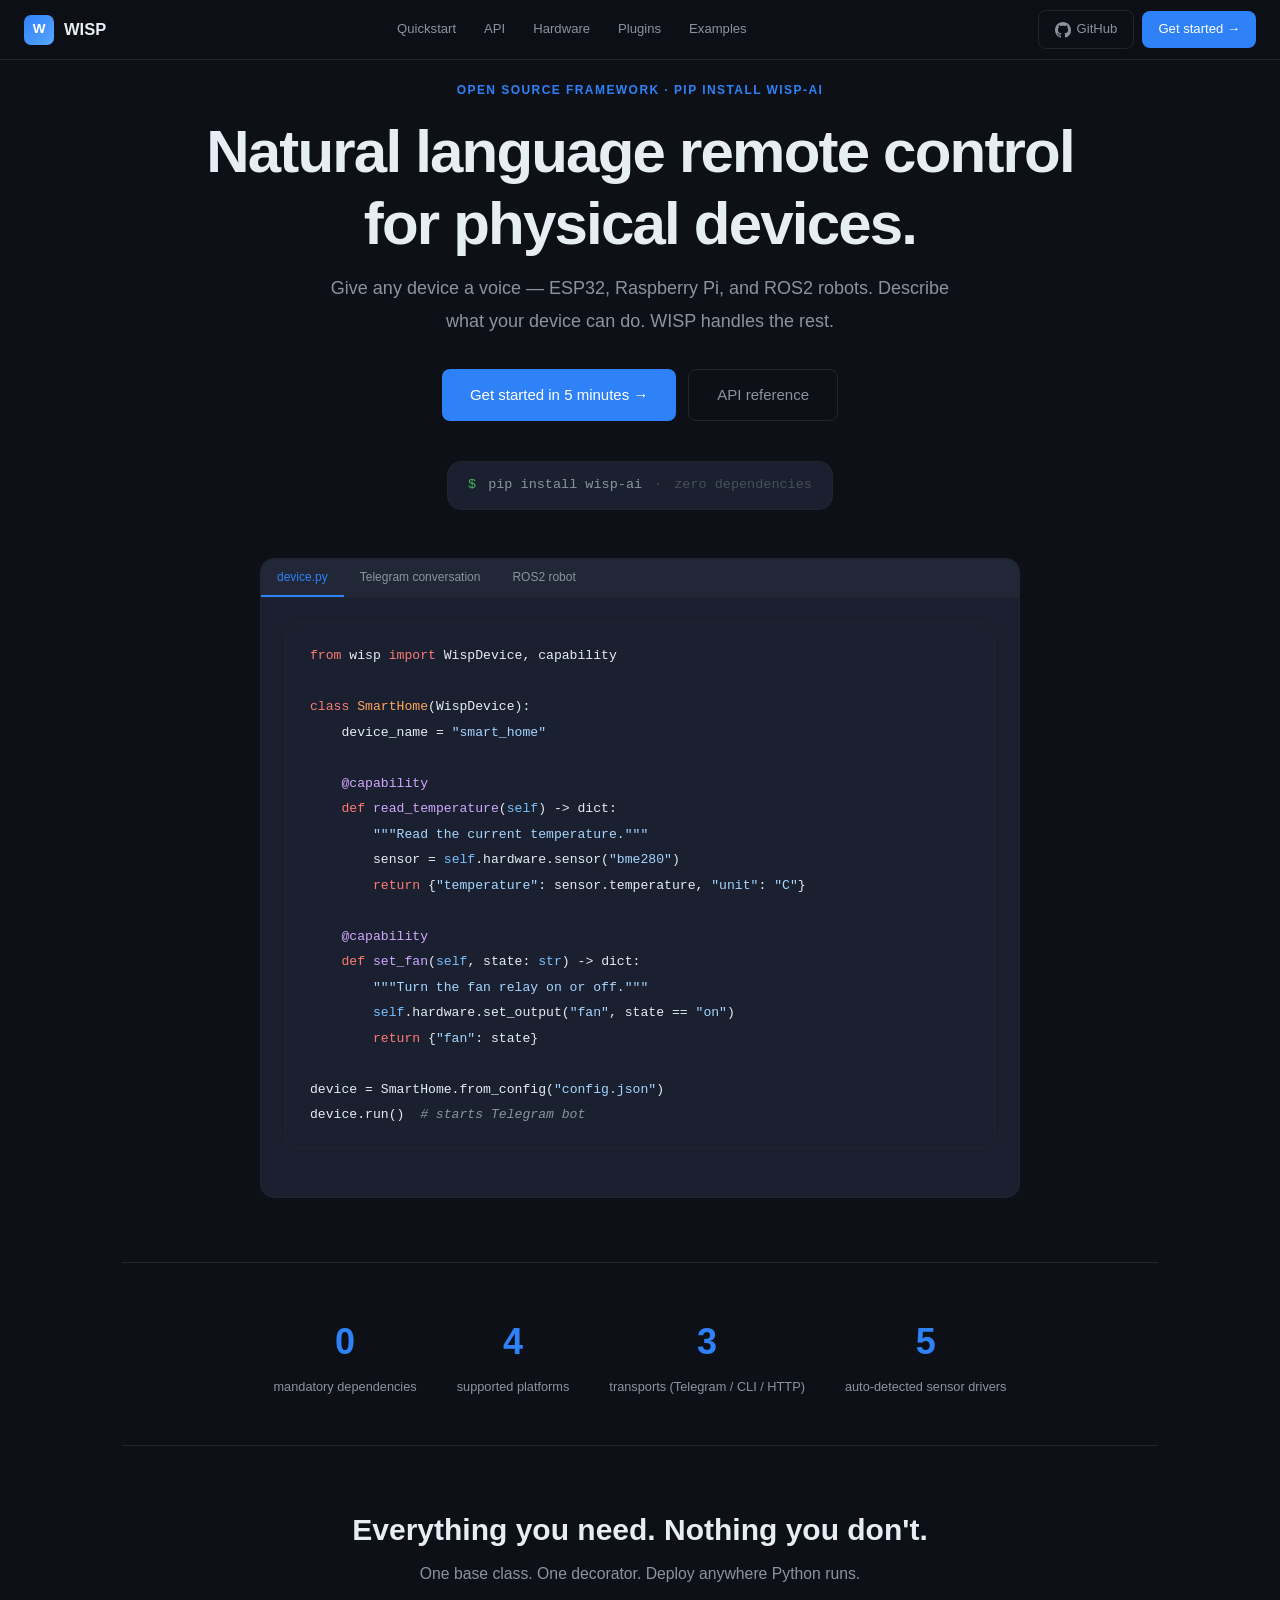
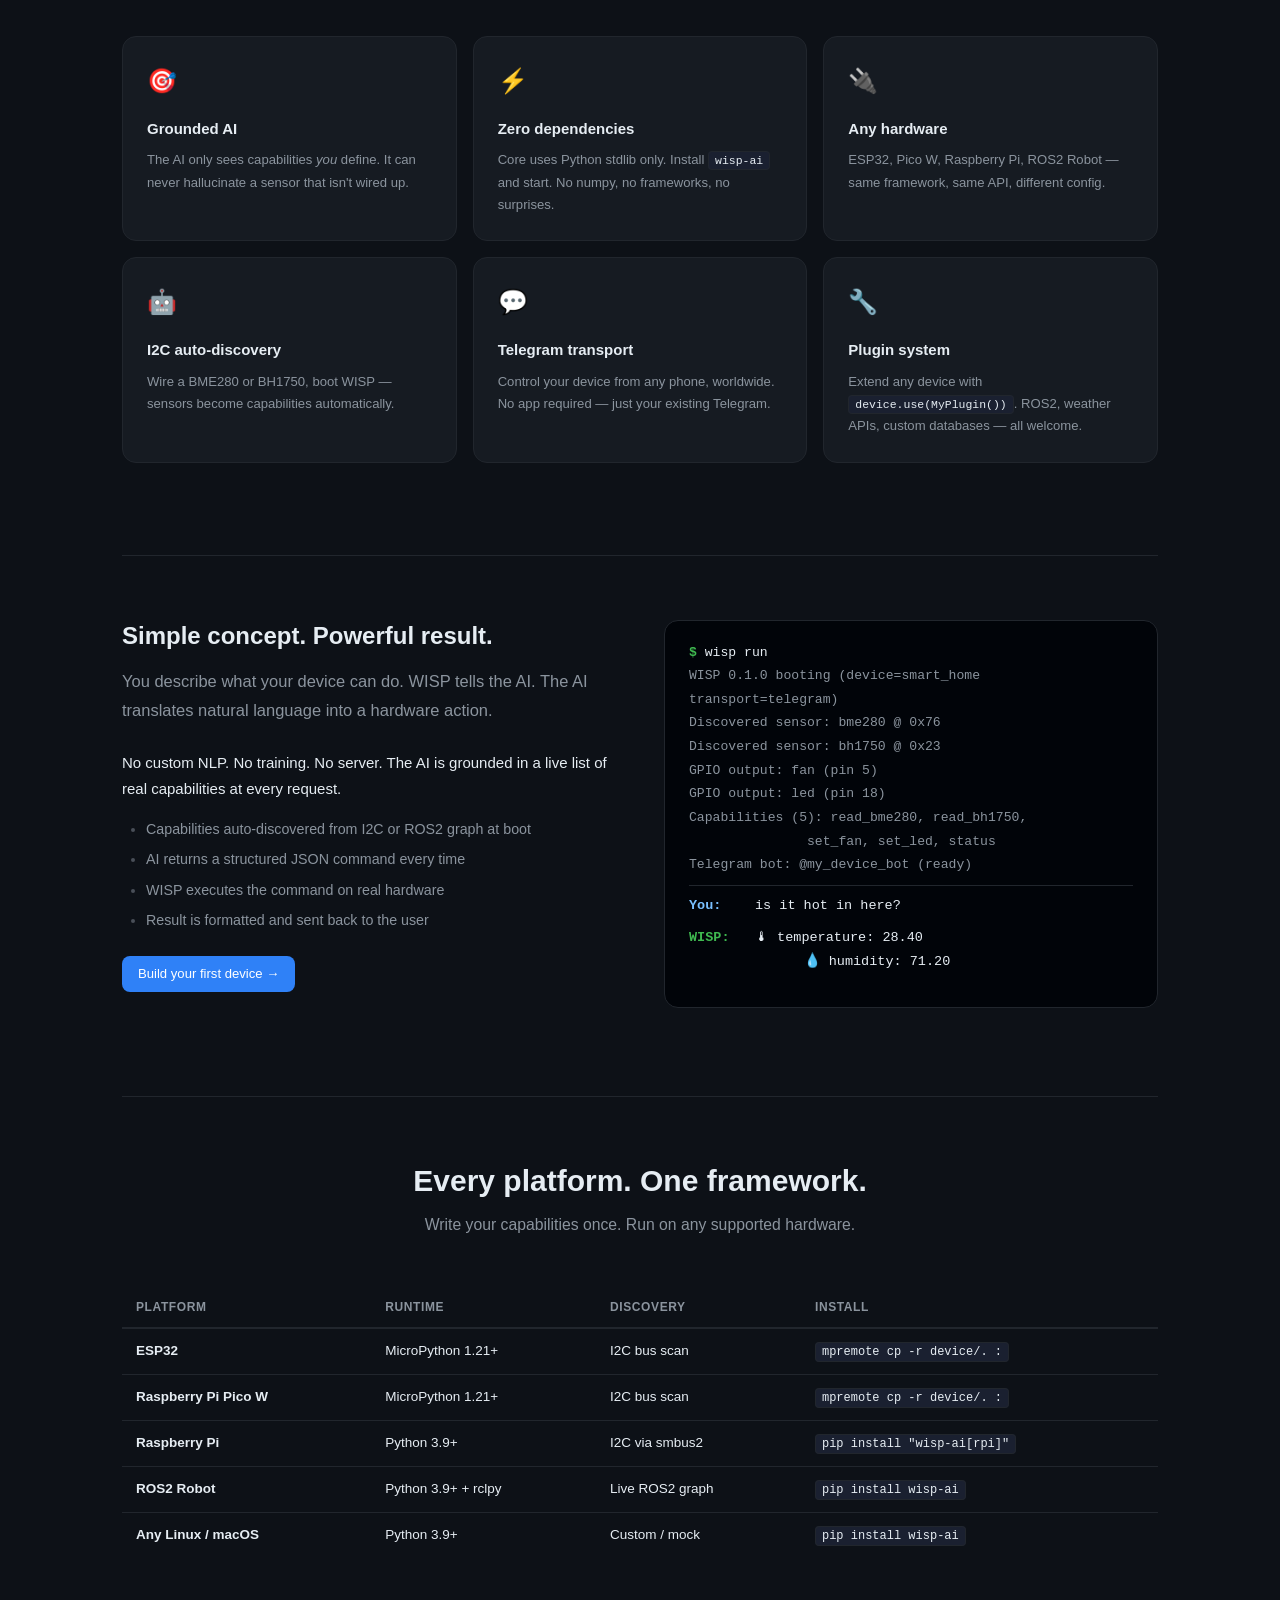
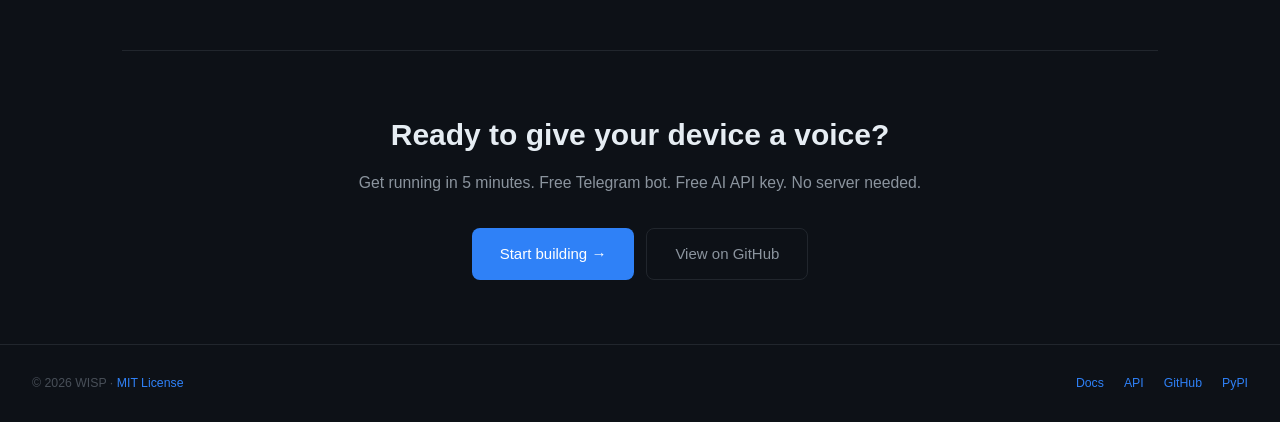
==== docs/index.html @ 4848985c "Initial commit: WISP framework" ====
<!DOCTYPE html>
<html lang="en">
<head>
  <meta charset="UTF-8"/>
  <meta name="viewport" content="width=device-width, initial-scale=1"/>
  <title>WISP — Natural Language Remote Control for Devices</title>
  <meta name="description" content="The Python framework that gives any device a voice. Control ESP32, Raspberry Pi, and ROS2 robots with natural language via Telegram."/>
  <link rel="stylesheet" href="style.css"/>
  <link rel="icon" href="data:image/svg+xml,<svg xmlns='http://www.w3.org/2000/svg' viewBox='0 0 32 32'><rect width='32' height='32' rx='7' fill='%232f81f7'/><text x='9' y='24' font-size='20' font-weight='900' fill='white' font-family='Arial'>W</text></svg>"/>
  <style>
    /* Landing-page only: no sidebar layout */
    .landing { max-width: 1100px; margin: 0 auto; padding: 0 32px; }
    .full-hero { padding: 80px 0 64px; text-align: center; }
    .full-hero h1 { font-size: 4rem; }
    .section { padding: 64px 0; border-top: 1px solid var(--border); }
    .section-header { text-align: center; margin-bottom: 48px; }
    .section-header h2 { font-size: 2rem; border: none; margin: 0 0 12px; padding: 0; }
    .section-header p { color: var(--text-muted); font-size: 1.05rem; }
    .split { display: grid; grid-template-columns: 1fr 1fr; gap: 48px; align-items: start; }
    .split-text h2 { border: none; margin: 0 0 16px; padding: 0; font-size: 1.6rem; }
    .stat-row { display: flex; gap: 40px; justify-content: center; flex-wrap: wrap; padding: 48px 0; border-top: 1px solid var(--border); }
    .stat { text-align: center; }
    .stat-val { font-size: 2.4rem; font-weight: 900; color: var(--accent); }
    .stat-label { font-size: 0.85rem; color: var(--text-muted); margin-top: 4px; }
    @media (max-width: 800px) { .split { grid-template-columns: 1fr; } .full-hero h1 { font-size: 2.5rem; } }
    @media (max-width: 600px) { .landing { padding: 0 16px; } .full-hero { padding: 48px 0 40px; } .full-hero h1 { font-size: 2rem; } }
  </style>
</head>
<body>

<!-- TOP BAR -->
<header class="topbar">
  <button class="hamburger" id="hamburger" aria-label="Menu">☰</button>
  <a href="index.html" class="topbar-brand">
    <div class="brand-logo">W</div>
    WISP
  </a>
  <nav class="topbar-nav">
    <a href="quickstart.html">Quickstart</a>
    <a href="api.html">API</a>
    <a href="hardware.html">Hardware</a>
    <a href="plugins.html">Plugins</a>
    <a href="examples.html">Examples</a>
  </nav>
  <div class="topbar-actions" style="margin-left:auto;">
    <a class="btn btn-ghost" href="https://github.com/shaik-shahansha/wisp" target="_blank">
      <svg width="16" height="16" viewBox="0 0 16 16" fill="currentColor"><path d="M8 0C3.58 0 0 3.58 0 8c0 3.54 2.29 6.53 5.47 7.59.4.07.55-.17.55-.38 0-.19-.01-.82-.01-1.49-2.01.37-2.53-.49-2.69-.94-.09-.23-.48-.94-.82-1.13-.28-.15-.68-.52-.01-.53.63-.01 1.08.58 1.23.82.72 1.21 1.87.87 2.33.66.07-.52.28-.87.51-1.07-1.78-.2-3.64-.89-3.64-3.95 0-.87.31-1.59.82-2.15-.08-.2-.36-1.02.08-2.12 0 0 .67-.21 2.2.82.64-.18 1.32-.27 2-.27.68 0 1.36.09 2 .27 1.53-1.04 2.2-.82 2.2-.82.44 1.1.16 1.92.08 2.12.51.56.82 1.27.82 2.15 0 3.07-1.87 3.75-3.65 3.95.29.25.54.73.54 1.48 0 1.07-.01 1.93-.01 2.2 0 .21.15.46.55.38A8.013 8.013 0 0016 8c0-4.42-3.58-8-8-8z"/></svg>
      GitHub
    </a>
    <a class="btn btn-primary" href="quickstart.html">Get started →</a>
  </div>
</header>

<!-- Overlay for mobile sidebar -->
<div id="overlay" style="display:none;position:fixed;inset:0;background:rgba(0,0,0,0.6);z-index:89;"
     onclick="document.getElementById('sidebar')?.classList.remove('open');this.style.display='none'"></div>

<main>
<div class="landing">

  <!-- HERO -->
  <section class="full-hero">
    <div class="hero-eyebrow">Open Source Framework · pip install wisp-ai</div>
    <h1>
      Natural language remote control<br/>
      <span>for physical devices.</span>
    </h1>
    <p class="tagline" style="font-size:1.2rem;color:var(--text-muted);max-width:620px;margin:0 auto 32px;line-height:1.8;">
      Give any device a voice — ESP32, Raspberry Pi, and ROS2 robots.
      Describe what your device can do. WISP handles the rest.
    </p>
    <div class="hero-actions">
      <a class="btn btn-primary" href="quickstart.html" style="padding:12px 28px;font-size:1rem;">Get started in 5 minutes →</a>
      <a class="btn btn-ghost" href="api.html" style="padding:12px 28px;font-size:1rem;">API reference</a>
    </div>

    <!-- Install strip -->
    <div style="display:inline-flex;align-items:center;gap:12px;background:var(--bg-code);border:1px solid var(--border);border-radius:var(--radius-lg);padding:12px 20px;font-family:var(--font-mono);font-size:0.9rem;color:var(--text-muted);margin-bottom:48px;">
      <span style="color:var(--accent2);">$</span>
      <span>pip install wisp-ai</span>
      <span style="color:var(--text-dim);">·</span>
      <span style="color:var(--text-dim);">zero dependencies</span>
    </div>

    <!-- Code demo tabs -->
    <div class="hero-code" style="max-width:760px;margin:0 auto;">
      <div class="hero-code-tabs">
        <div class="hct active" data-target="#pane-device">device.py</div>
        <div class="hct" data-target="#pane-chat">Telegram conversation</div>
        <div class="hct" data-target="#pane-ros2">ROS2 robot</div>
      </div>

      <!-- Pane 1 — device.py -->
      <div id="pane-device" class="hero-pane active" style="padding:24px;">
<pre><code><span class="kw">from</span> wisp <span class="kw">import</span> WispDevice, capability

<span class="kw">class</span> <span class="cl">SmartHome</span>(WispDevice):
    device_name <span class="op">=</span> <span class="st">"smart_home"</span>

    <span class="fn">@capability</span>
    <span class="kw">def</span> <span class="fn">read_temperature</span>(<span class="bi">self</span>) <span class="op">-></span> dict:
        <span class="st">"""Read the current temperature."""</span>
        sensor <span class="op">=</span> <span class="bi">self</span>.hardware.sensor(<span class="st">"bme280"</span>)
        <span class="kw">return</span> {<span class="st">"temperature"</span>: sensor.temperature, <span class="st">"unit"</span>: <span class="st">"C"</span>}

    <span class="fn">@capability</span>
    <span class="kw">def</span> <span class="fn">set_fan</span>(<span class="bi">self</span>, state: <span class="bi">str</span>) <span class="op">-></span> dict:
        <span class="st">"""Turn the fan relay on or off."""</span>
        <span class="bi">self</span>.hardware.set_output(<span class="st">"fan"</span>, state <span class="op">==</span> <span class="st">"on"</span>)
        <span class="kw">return</span> {<span class="st">"fan"</span>: state}

device <span class="op">=</span> SmartHome.from_config(<span class="st">"config.json"</span>)
device.run()  <span class="cm"># starts Telegram bot</span></code></pre>
      </div>

      <!-- Pane 2 — Chat -->
      <div id="pane-chat" class="hero-pane" style="padding:24px;">
        <div class="console" style="margin:0;">
          <div class="chat-line chat-you"><span class="who">You:</span><span>what is the temperature?</span></div>
          <div class="chat-line chat-wisp"><span class="who">WISP:</span><span>🌡 temperature: 24.30<br>&nbsp;&nbsp;&nbsp;&nbsp;&nbsp;&nbsp;unit: C</span></div>
          <div style="margin:12px 0;"></div>
          <div class="chat-line chat-you"><span class="who">You:</span><span>turn on the fan</span></div>
          <div class="chat-line chat-wisp"><span class="who">WISP:</span><span>✅ fan: on</span></div>
          <div style="margin:12px 0;"></div>
          <div class="chat-line chat-you"><span class="who">You:</span><span>take a photo</span></div>
          <div class="chat-line chat-err"><span class="who">WISP:</span><span>❌ No camera capability. I have: read_temperature, set_fan</span></div>
        </div>
      </div>

      <!-- Pane 3 — ROS2 -->
      <div id="pane-ros2" class="hero-pane" style="padding:24px;">
<pre><code><span class="kw">from</span> wisp <span class="kw">import</span> WispDevice
<span class="kw">from</span> wisp.plugins.ros2 <span class="kw">import</span> ROS2Plugin

<span class="kw">class</span> <span class="cl">MyRobot</span>(WispDevice):
    device_name <span class="op">=</span> <span class="st">"turtlebot3"</span>

device <span class="op">=</span> MyRobot.from_config(<span class="st">"config.json"</span>)
device.use(<span class="fn">ROS2Plugin</span>())  <span class="cm"># scans live ROS2 graph</span>
device.run()            <span class="cm"># auto-discovers: movement, lidar, battery…</span></code></pre>
      </div>
    </div>
  </section>

  <!-- STATS -->
  <div class="stat-row">
    <div class="stat"><div class="stat-val">0</div><div class="stat-label">mandatory dependencies</div></div>
    <div class="stat"><div class="stat-val">4</div><div class="stat-label">supported platforms</div></div>
    <div class="stat"><div class="stat-val">3</div><div class="stat-label">transports (Telegram / CLI / HTTP)</div></div>
    <div class="stat"><div class="stat-val">5</div><div class="stat-label">auto-detected sensor drivers</div></div>
  </div>

  <!-- FEATURES -->
  <section class="section">
    <div class="section-header">
      <h2>Everything you need. Nothing you don't.</h2>
      <p>One base class. One decorator. Deploy anywhere Python runs.</p>
    </div>
    <div class="card-grid">
      <div class="feature-card">
        <div class="icon">🎯</div>
        <h3>Grounded AI</h3>
        <p>The AI only sees capabilities <em>you</em> define. It can never hallucinate a sensor that isn't wired up.</p>
      </div>
      <div class="feature-card">
        <div class="icon">⚡️</div>
        <h3>Zero dependencies</h3>
        <p>Core uses Python stdlib only. Install <code>wisp-ai</code> and start. No numpy, no frameworks, no surprises.</p>
      </div>
      <div class="feature-card">
        <div class="icon">🔌</div>
        <h3>Any hardware</h3>
        <p>ESP32, Pico W, Raspberry Pi, ROS2 Robot — same framework, same API, different config.</p>
      </div>
      <div class="feature-card">
        <div class="icon">🤖</div>
        <h3>I2C auto-discovery</h3>
        <p>Wire a BME280 or BH1750, boot WISP — sensors become capabilities automatically.</p>
      </div>
      <div class="feature-card">
        <div class="icon">💬</div>
        <h3>Telegram transport</h3>
        <p>Control your device from any phone, worldwide. No app required — just your existing Telegram.</p>
      </div>
      <div class="feature-card">
        <div class="icon">🔧</div>
        <h3>Plugin system</h3>
        <p>Extend any device with <code>device.use(MyPlugin())</code>. ROS2, weather APIs, custom databases — all welcome.</p>
      </div>
    </div>
  </section>

  <!-- HOW IT WORKS -->
  <section class="section">
    <div class="split">
      <div class="split-text">
        <h2>Simple concept. Powerful result.</h2>
        <p class="lead">You describe what your device can do. WISP tells the AI. The AI translates natural language into a hardware action.</p>
        <p>No custom NLP. No training. No server. The AI is grounded in a live list of real capabilities at every request.</p>
        <ul style="color:var(--text-muted);font-size:0.95rem;margin-top:16px;">
          <li>Capabilities auto-discovered from I2C or ROS2 graph at boot</li>
          <li>AI returns a structured JSON command every time</li>
          <li>WISP executes the command on real hardware</li>
          <li>Result is formatted and sent back to the user</li>
        </ul>
        <div style="margin-top:24px;">
          <a href="quickstart.html" class="btn btn-primary">Build your first device →</a>
        </div>
      </div>
      <div>
        <div class="console">
          <div><span class="prompt">$</span> <span class="cmd">wisp run</span></div>
          <div class="out">WISP 0.1.0 booting  (device=smart_home  transport=telegram)</div>
          <div class="out">  Discovered sensor: bme280  @ 0x76</div>
          <div class="out">  Discovered sensor: bh1750  @ 0x23</div>
          <div class="out">  GPIO output: fan  (pin 5)</div>
          <div class="out">  GPIO output: led  (pin 18)</div>
          <div class="out">Capabilities (5): read_bme280, read_bh1750,</div>
          <div class="out">&nbsp;&nbsp;&nbsp;&nbsp;&nbsp;&nbsp;&nbsp;&nbsp;&nbsp;&nbsp;&nbsp;&nbsp;&nbsp;&nbsp;&nbsp;set_fan, set_led, status</div>
          <div class="out">Telegram bot: @my_device_bot  (ready)</div>
          <div style="margin:8px 0;border-top:1px solid var(--border);"></div>
          <div class="chat-line chat-you" style="margin-bottom:8px;"><span class="who">You:</span><span>is it hot in here?</span></div>
          <div class="chat-line chat-wisp"><span class="who">WISP:</span><span>🌡 temperature: 28.40<br>&nbsp;&nbsp;&nbsp;&nbsp;&nbsp;&nbsp;💧 humidity: 71.20</span></div>
        </div>
      </div>
    </div>
  </section>

  <!-- PLATFORMS -->
  <section class="section">
    <div class="section-header">
      <h2>Every platform. One framework.</h2>
      <p>Write your capabilities once. Run on any supported hardware.</p>
    </div>
    <table>
      <thead>
        <tr><th>Platform</th><th>Runtime</th><th>Discovery</th><th>Install</th></tr>
      </thead>
      <tbody>
        <tr>
          <td><strong>ESP32</strong></td>
          <td>MicroPython 1.21+</td>
          <td>I2C bus scan</td>
          <td><code>mpremote cp -r device/. :</code></td>
        </tr>
        <tr>
          <td><strong>Raspberry Pi Pico W</strong></td>
          <td>MicroPython 1.21+</td>
          <td>I2C bus scan</td>
          <td><code>mpremote cp -r device/. :</code></td>
        </tr>
        <tr>
          <td><strong>Raspberry Pi</strong></td>
          <td>Python 3.9+</td>
          <td>I2C via smbus2</td>
          <td><code>pip install "wisp-ai[rpi]"</code></td>
        </tr>
        <tr>
          <td><strong>ROS2 Robot</strong></td>
          <td>Python 3.9+ + rclpy</td>
          <td>Live ROS2 graph</td>
          <td><code>pip install wisp-ai</code></td>
        </tr>
        <tr>
          <td><strong>Any Linux / macOS</strong></td>
          <td>Python 3.9+</td>
          <td>Custom / mock</td>
          <td><code>pip install wisp-ai</code></td>
        </tr>
      </tbody>
    </table>
  </section>

  <!-- CTA -->
  <section class="section" style="text-align:center;border-bottom:none;">
    <h2 style="border:none;padding:0;margin:0 0 16px;font-size:2rem;">Ready to give your device a voice?</h2>
    <p style="color:var(--text-muted);font-size:1.05rem;margin-bottom:32px;">Get running in 5 minutes. Free Telegram bot. Free AI API key. No server needed.</p>
    <div style="display:flex;gap:12px;justify-content:center;flex-wrap:wrap;">
      <a class="btn btn-primary" href="quickstart.html" style="padding:12px 28px;font-size:1rem;">Start building →</a>
      <a class="btn btn-ghost" href="https://github.com/shaik-shahansha/wisp" target="_blank" style="padding:12px 28px;font-size:1rem;">View on GitHub</a>
    </div>
  </section>

</div>
</main>

<!-- FOOTER -->
<footer style="border-top:1px solid var(--border);padding:28px 32px;display:flex;align-items:center;justify-content:space-between;font-size:0.82rem;color:var(--text-dim);flex-wrap:wrap;gap:12px;">
  <div>© 2026 WISP · <a href="https://github.com/shaik-shahansha/wisp/blob/main/LICENSE" target="_blank">MIT License</a></div>
  <div style="display:flex;gap:20px;">
    <a href="quickstart.html">Docs</a>
    <a href="api.html">API</a>
    <a href="https://github.com/shaik-shahansha/wisp" target="_blank">GitHub</a>
    <a href="https://pypi.org/project/wisp-ai/" target="_blank">PyPI</a>
  </div>
</footer>

<script src="nav.js"></script>
</body>
</html>
---- docs/style.css ----
/* ============================================================
   WISP Documentation — Shared Stylesheet
   ============================================================ */

/* ---------- Design tokens ---------- */
:root {
  --bg:          #0d1117;
  --bg-card:     #161b22;
  --bg-sidebar:  #0d1117;
  --bg-code:     #1a2030;
  --border:      #21262d;
  --accent:      #2f81f7;
  --accent-glow: rgba(47, 129, 247, 0.18);
  --accent2:     #3fb950;
  --accent3:     #f0883e;
  --text:        #e6edf3;
  --text-muted:  #8b949e;
  --text-dim:    #484f58;
  --radius:      8px;
  --radius-lg:   14px;
  --shadow:      0 4px 24px rgba(0,0,0,0.5);
  --font-sans:   -apple-system, BlinkMacSystemFont, "Segoe UI", Roboto, Helvetica, Arial, sans-serif;
  --font-mono:   "SFMono-Regular", Consolas, "Liberation Mono", Menlo, monospace;
  --sidebar-w:   260px;
  --topbar-h:    60px;
}

/* ---------- Reset ---------- */
*, *::before, *::after { box-sizing: border-box; margin: 0; padding: 0; }
html { scroll-behavior: smooth; font-size: 15px; }
body {
  background: var(--bg);
  color: var(--text);
  font-family: var(--font-sans);
  line-height: 1.7;
  min-height: 100vh;
}
a { color: var(--accent); text-decoration: none; }
a:hover { text-decoration: underline; }
img { max-width: 100%; display: block; }

/* ---------- Scrollbar ---------- */
::-webkit-scrollbar { width: 6px; height: 6px; }
::-webkit-scrollbar-track { background: var(--bg); }
::-webkit-scrollbar-thumb { background: var(--border); border-radius: 3px; }
::-webkit-scrollbar-thumb:hover { background: var(--text-dim); }

/* ============================================================
   TOP BAR
   ============================================================ */
.topbar {
  position: fixed;
  top: 0; left: 0; right: 0;
  height: var(--topbar-h);
  background: rgba(13,17,23,0.9);
  backdrop-filter: blur(12px);
  border-bottom: 1px solid var(--border);
  display: flex;
  align-items: center;
  padding: 0 24px;
  gap: 20px;
  z-index: 100;
}

.topbar-brand {
  display: flex;
  align-items: center;
  gap: 10px;
  font-size: 1.1rem;
  font-weight: 700;
  color: var(--text);
  text-decoration: none;
  white-space: nowrap;
}
.topbar-brand:hover { text-decoration: none; color: var(--accent); }

.brand-logo {
  width: 30px; height: 30px;
  background: linear-gradient(135deg, var(--accent), #58a6ff);
  border-radius: 7px;
  display: flex; align-items: center; justify-content: center;
  font-size: 0.9rem; font-weight: 900; color: #fff;
  flex-shrink: 0;
}

.topbar-nav {
  display: flex;
  align-items: center;
  gap: 4px;
  margin-left: auto;
}

.topbar-nav a {
  color: var(--text-muted);
  font-size: 0.875rem;
  padding: 6px 12px;
  border-radius: var(--radius);
  transition: all 0.15s;
}
.topbar-nav a:hover { color: var(--text); background: var(--bg-card); text-decoration: none; }
.topbar-nav a.active { color: var(--accent); }

.topbar-actions {
  display: flex;
  align-items: center;
  gap: 8px;
}

.btn {
  display: inline-flex;
  align-items: center;
  gap: 6px;
  padding: 7px 16px;
  border-radius: var(--radius);
  font-size: 0.875rem;
  font-weight: 500;
  cursor: pointer;
  transition: all 0.15s;
  border: none;
  text-decoration: none;
}
.btn:hover { text-decoration: none; }
.btn-primary {
  background: var(--accent);
  color: #fff;
}
.btn-primary:hover { background: #58a6ff; color: #fff; }
.btn-ghost {
  background: transparent;
  color: var(--text-muted);
  border: 1px solid var(--border);
}
.btn-ghost:hover { color: var(--text); border-color: var(--text-muted); }

.hamburger {
  display: none;
  background: none;
  border: none;
  color: var(--text-muted);
  cursor: pointer;
  padding: 6px;
  font-size: 1.3rem;
}

/* ============================================================
   LAYOUT
   ============================================================ */
.layout {
  display: flex;
  padding-top: var(--topbar-h);
  min-height: 100vh;
}

/* ---------- Sidebar ---------- */
.sidebar {
  position: fixed;
  top: var(--topbar-h);
  left: 0;
  width: var(--sidebar-w);
  height: calc(100vh - var(--topbar-h));
  overflow-y: auto;
  background: var(--bg-sidebar);
  border-right: 1px solid var(--border);
  padding: 24px 0 48px;
  flex-shrink: 0;
}

.sidebar-section {
  padding: 0 16px 20px;
}
.sidebar-section-title {
  font-size: 0.7rem;
  font-weight: 700;
  letter-spacing: 0.1em;
  text-transform: uppercase;
  color: var(--text-dim);
  padding: 0 8px;
  margin-bottom: 6px;
}

.sidebar-link {
  display: flex;
  align-items: center;
  gap: 8px;
  padding: 6px 8px;
  border-radius: var(--radius);
  color: var(--text-muted);
  font-size: 0.875rem;
  transition: all 0.12s;
  white-space: nowrap;
}
.sidebar-link:hover { color: var(--text); background: var(--bg-card); text-decoration: none; }
.sidebar-link.active { color: var(--accent); background: var(--accent-glow); }
.sidebar-link .icon { font-size: 0.95rem; width: 18px; flex-shrink: 0; }

.sidebar-divider {
  height: 1px;
  background: var(--border);
  margin: 8px 16px 20px;
}

/* ---------- Content ---------- */
.content {
  margin-left: var(--sidebar-w);
  flex: 1;
  min-width: 0;
  padding: 48px 64px 96px;
  max-width: 900px;
}

/* ---------- Right TOC ---------- */
.toc {
  position: fixed;
  top: var(--topbar-h);
  right: 0;
  width: 220px;
  height: calc(100vh - var(--topbar-h));
  overflow-y: auto;
  padding: 32px 20px;
  border-left: 1px solid var(--border);
}
.toc-title {
  font-size: 0.7rem;
  font-weight: 700;
  letter-spacing: 0.1em;
  text-transform: uppercase;
  color: var(--text-dim);
  margin-bottom: 12px;
}
.toc a {
  display: block;
  font-size: 0.8rem;
  color: var(--text-muted);
  padding: 3px 0 3px 10px;
  border-left: 2px solid transparent;
  transition: all 0.12s;
}
.toc a:hover { color: var(--text); border-left-color: var(--border); text-decoration: none; }
.toc a.active { color: var(--accent); border-left-color: var(--accent); }
.toc a.toc-h3 { padding-left: 22px; }

/* ============================================================
   TYPOGRAPHY
   ============================================================ */
h1 { font-size: 2.2rem; font-weight: 800; line-height: 1.2; margin-bottom: 12px; letter-spacing: -0.03em; }
h2 { font-size: 1.5rem; font-weight: 700; line-height: 1.3; margin: 48px 0 16px; padding-top: 8px; border-top: 1px solid var(--border); }
h2:first-child { border-top: none; margin-top: 0; }
h3 { font-size: 1.1rem; font-weight: 600; margin: 28px 0 10px; color: var(--text); }
h4 { font-size: 0.95rem; font-weight: 600; margin: 20px 0 8px; color: var(--text-muted); text-transform: uppercase; letter-spacing: 0.05em; }

p { margin-bottom: 16px; color: var(--text); }
p.lead { font-size: 1.1rem; color: var(--text-muted); margin-bottom: 24px; line-height: 1.8; }

strong { color: var(--text); font-weight: 600; }
em { color: var(--text-muted); }

ul, ol { padding-left: 24px; margin-bottom: 16px; }
li { margin-bottom: 6px; }
li::marker { color: var(--text-dim); }

hr { border: none; border-top: 1px solid var(--border); margin: 40px 0; }

/* ---------- Page header ---------- */
.page-header {
  margin-bottom: 40px;
  padding-bottom: 32px;
  border-bottom: 1px solid var(--border);
}
.page-header h1 { margin-bottom: 12px; }
.page-header .badge-row { display: flex; gap: 8px; flex-wrap: wrap; margin-top: 16px; }

.badge {
  display: inline-flex;
  align-items: center;
  gap: 5px;
  padding: 3px 10px;
  border-radius: 20px;
  font-size: 0.75rem;
  font-weight: 600;
  border: 1px solid;
}
.badge-blue  { color: #58a6ff; border-color: #1f4b7a; background: rgba(47,129,247,0.08); }
.badge-green { color: var(--accent2); border-color: #1e4a28; background: rgba(63,185,80,0.08); }
.badge-orange{ color: var(--accent3); border-color: #5a3a1a; background: rgba(240,136,62,0.08); }
.badge-gray  { color: var(--text-muted); border-color: var(--border); background: var(--bg-card); }

/* ============================================================
   CODE
   ============================================================ */
code {
  font-family: var(--font-mono);
  font-size: 0.875em;
  background: var(--bg-code);
  color: #e6edf3;
  padding: 2px 6px;
  border-radius: 4px;
  border: 1px solid var(--border);
}

pre {
  background: var(--bg-code);
  border: 1px solid var(--border);
  border-radius: var(--radius-lg);
  padding: 20px 24px;
  overflow-x: auto;
  margin-bottom: 24px;
  position: relative;
}
pre code {
  background: none;
  border: none;
  padding: 0;
  font-size: 0.875rem;
  line-height: 1.7;
  color: #e6edf3;
}

/* Code block with language label */
.code-block { position: relative; margin-bottom: 24px; }
.code-block pre { margin-bottom: 0; }
.code-lang {
  position: absolute;
  top: 10px;
  right: 12px;
  font-size: 0.7rem;
  font-family: var(--font-mono);
  color: var(--text-dim);
  text-transform: uppercase;
  letter-spacing: 0.06em;
}
.code-copy {
  position: absolute;
  top: 8px;
  right: 50px;
  background: var(--bg-card);
  border: 1px solid var(--border);
  color: var(--text-dim);
  border-radius: 5px;
  padding: 3px 8px;
  font-size: 0.7rem;
  cursor: pointer;
  transition: all 0.15s;
  opacity: 0;
}
.code-block:hover .code-copy { opacity: 1; }
.code-copy:hover { color: var(--text); border-color: var(--text-muted); }

/* Syntax colours — minimal custom */
.kw  { color: #ff7b72; }   /* keyword */
.st  { color: #a5d6ff; }   /* string */
.cm  { color: #8b949e; font-style: italic; } /* comment */
.fn  { color: #d2a8ff; }   /* function/decorator */
.nu,
.num { color: #79c0ff; }   /* number */
.cl  { color: #ffa657; }   /* class */
.bi  { color: #79c0ff; }   /* builtin */
.op  { color: #e6edf3; }   /* operator */

/* Console / terminal blocks */
.console {
  background: #010409;
  border: 1px solid #21262d;
  border-radius: var(--radius-lg);
  padding: 20px 24px;
  font-family: var(--font-mono);
  font-size: 0.875rem;
  line-height: 1.8;
  overflow-x: auto;
  margin-bottom: 24px;
}
.console .prompt { color: var(--accent2); font-weight: 600; }
.console .cmd    { color: var(--text); }
.console .out    { color: var(--text-muted); }
.console .you    { color: #79c0ff; font-weight: 600; }
.console .wisp   { color: var(--accent2); }
.console .err    { color: #ff7b72; }

/* ============================================================
   CARDS & TABLES
   ============================================================ */
.card {
  background: var(--bg-card);
  border: 1px solid var(--border);
  border-radius: var(--radius-lg);
  padding: 24px;
  margin-bottom: 20px;
}
.card h3 { margin-top: 0; }

.card-grid {
  display: grid;
  grid-template-columns: repeat(auto-fit, minmax(260px, 1fr));
  gap: 16px;
  margin-bottom: 28px;
}

.feature-card {
  background: var(--bg-card);
  border: 1px solid var(--border);
  border-radius: var(--radius-lg);
  padding: 24px;
  transition: border-color 0.15s, box-shadow 0.15s;
}
.feature-card:hover { border-color: var(--accent); box-shadow: 0 0 0 1px var(--accent-glow), var(--shadow); }
.feature-card .icon { font-size: 1.6rem; margin-bottom: 14px; }
.feature-card h3 { font-size: 1rem; margin: 0 0 8px; }
.feature-card p  { font-size: 0.875rem; color: var(--text-muted); margin: 0; }

table {
  width: 100%;
  border-collapse: collapse;
  font-size: 0.9rem;
  margin-bottom: 28px;
}
thead th {
  text-align: left;
  padding: 10px 14px;
  border-bottom: 2px solid var(--border);
  color: var(--text-muted);
  font-size: 0.8rem;
  text-transform: uppercase;
  letter-spacing: 0.05em;
  font-weight: 600;
}
tbody td { padding: 11px 14px; border-bottom: 1px solid var(--border); vertical-align: top; }
tbody tr:last-child td { border-bottom: none; }
tbody tr:hover td { background: var(--bg-card); }
td code { font-size: 0.8rem; }

/* ============================================================
   CALLOUTS
   ============================================================ */
.callout {
  display: flex;
  gap: 14px;
  padding: 16px 20px;
  border-radius: var(--radius);
  margin-bottom: 24px;
  font-size: 0.9rem;
  line-height: 1.6;
}
.callout .callout-icon { font-size: 1.1rem; flex-shrink: 0; margin-top: 1px; }
.callout-info    { background: rgba(47,129,247,0.08);  border-left: 3px solid var(--accent);  }
.callout-success { background: rgba(63,185,80,0.08);   border-left: 3px solid var(--accent2); }
.callout-tip     { background: rgba(63,185,80,0.07);   border-left: 3px solid var(--accent2); }
.callout-warning,
.callout-warn    { background: rgba(240,136,62,0.08);  border-left: 3px solid var(--accent3); }
.callout-danger  { background: rgba(255,123,114,0.08); border-left: 3px solid #ff7b72;        }

/* ============================================================
   API REFERENCE
   ============================================================ */
.api-entry {
  background: var(--bg-card);
  border: 1px solid var(--border);
  border-radius: var(--radius-lg);
  margin-bottom: 24px;
  overflow: hidden;
}
.api-header {
  display: flex;
  align-items: center;
  gap: 10px;
  padding: 14px 20px;
  border-bottom: 1px solid var(--border);
  background: rgba(255,255,255,0.02);
}
.api-label,
.api-kind {
  font-size: 0.7rem;
  font-weight: 700;
  text-transform: uppercase;
  letter-spacing: 0.08em;
  padding: 2px 8px;
  border-radius: 4px;
  flex-shrink: 0;
  background: rgba(210,168,255,0.15);
  color: #d2a8ff;
}
.label-class    { background: rgba(255,166,87,0.15); color: #ffa657; }
.label-method   { background: rgba(210,168,255,0.15); color: #d2a8ff; }
.label-property { background: rgba(121,192,255,0.15); color: #79c0ff; }
.label-decorator{ background: rgba(63,185,80,0.15); color: var(--accent2); }
.label-function { background: rgba(47,129,247,0.15); color: #58a6ff; }

.api-signature {
  font-family: var(--font-mono);
  font-size: 0.9rem;
  color: var(--text);
  flex: 1;
}
.api-body { padding: 16px 20px; }
.api-body p { font-size: 0.9rem; color: var(--text-muted); margin-bottom: 12px; }
.api-params { margin-top: 12px; }
.api-param { display: flex; gap: 12px; padding: 6px 0; border-top: 1px solid var(--border); font-size: 0.875rem; }
.param-name { font-family: var(--font-mono); color: var(--text); font-weight: 600; min-width: 140px; flex-shrink: 0; }
.param-type { color: var(--accent3); font-family: var(--font-mono); font-size: 0.8rem; min-width: 100px; }
.param-desc { color: var(--text-muted); }

/* ============================================================
   STEPS
   ============================================================ */
.steps { margin: 28px 0; }
.step {
  display: flex;
  gap: 20px;
  margin-bottom: 32px;
}
.step-num,
.step-number {
  width: 32px; height: 32px;
  background: var(--accent);
  color: #fff;
  border-radius: 50%;
  display: flex; align-items: center; justify-content: center;
  font-size: 0.85rem;
  font-weight: 700;
  flex-shrink: 0;
  margin-top: 3px;
}
.step-body { flex: 1; }
.step-body h3 { margin-top: 0; }
.step-title { font-weight: 700; font-size: 1rem; margin-bottom: 10px; color: var(--text); }

/* ============================================================
   PLATFORM PILLS
   ============================================================ */
.platform-grid {
  display: flex;
  flex-wrap: wrap;
  gap: 10px;
  margin-bottom: 28px;
}
.platform-pill {
  display: flex;
  align-items: center;
  gap: 8px;
  padding: 8px 16px;
  background: var(--bg-card);
  border: 1px solid var(--border);
  border-radius: 40px;
  font-size: 0.85rem;
  font-weight: 500;
  color: var(--text-muted);
  cursor: default;
}
.platform-pill .dot {
  width: 7px; height: 7px;
  border-radius: 50%;
  background: var(--accent2);
  flex-shrink: 0;
}

/* ============================================================
   HERO (landing page)
   ============================================================ */
.hero {
  padding: 64px 0 56px;
  text-align: center;
  border-bottom: 1px solid var(--border);
  margin-bottom: 56px;
}
.hero-eyebrow {
  font-size: 0.8rem;
  font-weight: 600;
  letter-spacing: 0.12em;
  text-transform: uppercase;
  color: var(--accent);
  margin-bottom: 16px;
}
.hero h1 {
  font-size: 3.5rem;
  font-weight: 900;
  letter-spacing: -0.04em;
  line-height: 1.1;
  margin-bottom: 20px;
  background: linear-gradient(135deg, #e6edf3 0%, #8b949e 100%);
  -webkit-background-clip: text;
  -webkit-text-fill-color: transparent;
  background-clip: text;
}
.hero h1 span { -webkit-text-fill-color: unset; color: var(--accent); }
.hero .tagline {
  font-size: 1.2rem;
  color: var(--text-muted);
  max-width: 600px;
  margin: 0 auto 32px;
  line-height: 1.7;
}
.hero-actions { display: flex; gap: 12px; justify-content: center; flex-wrap: wrap; margin-bottom: 40px; }
.hero-actions .btn { padding: 10px 24px; font-size: 0.95rem; }

.hero-code {
  max-width: 700px;
  margin: 0 auto;
  text-align: left;
  background: var(--bg-code);
  border: 1px solid var(--border);
  border-radius: var(--radius-lg);
  overflow: hidden;
}
.hero-code-tabs {
  display: flex;
  background: rgba(255,255,255,0.03);
  border-bottom: 1px solid var(--border);
}
.hct {
  padding: 8px 16px;
  font-size: 0.8rem;
  color: var(--text-muted);
  cursor: pointer;
  border-bottom: 2px solid transparent;
  transition: all 0.15s;
}
.hct.active { color: var(--accent); border-bottom-color: var(--accent); }
.hero-pane { display: none; padding: 20px 24px; }
.hero-pane.active { display: block; }

/* ---------- Chat demo ---------- */
.chat-demo {
  background: var(--bg-code);
  border: 1px solid var(--border);
  border-radius: var(--radius-lg);
  padding: 24px;
  max-width: 600px;
  margin: 0 auto;
}
.chat-line { display: flex; gap: 10px; margin-bottom: 12px; font-size: 0.9rem; }
.chat-line .who { font-weight: 700; min-width: 56px; flex-shrink: 0; }
.chat-you  .who { color: #79c0ff; }
.chat-wisp .who { color: var(--accent2); }
.chat-err  .who { color: #ff7b72; }

/* ============================================================
   PILLS & TAGS
   ============================================================ */
.tag {
  display: inline-block;
  padding: 2px 8px;
  border-radius: 4px;
  font-size: 0.75rem;
  font-weight: 600;
  background: var(--bg-code);
  color: var(--text-muted);
  border: 1px solid var(--border);
  margin: 2px;
}

/* ============================================================
   FOOTER
   ============================================================ */
.footer {
  margin-left: var(--sidebar-w);
  padding: 32px 64px;
  border-top: 1px solid var(--border);
  display: flex;
  align-items: center;
  justify-content: space-between;
  font-size: 0.8rem;
  color: var(--text-dim);
}
.footer a { color: var(--text-dim); }
.footer a:hover { color: var(--text-muted); text-decoration: none; }

/* ============================================================
   RESPONSIVE
   ============================================================ */
@media (max-width: 1200px) {
  .toc { display: none; }
}

@media (max-width: 900px) {
  .sidebar {
    transform: translateX(-100%);
    transition: transform 0.25s;
    z-index: 90;
  }
  .sidebar.open { transform: translateX(0); }
  .content { margin-left: 0; padding: 32px 24px 64px; }
  .footer { margin-left: 0; padding: 24px; }
  .hamburger { display: flex; }
  .hero h1 { font-size: 2.4rem; }
  .topbar-nav { display: none; }
}

@media (max-width: 600px) {
  .content { padding: 24px 16px 64px; }
  h1 { font-size: 1.8rem; }
  h2 { font-size: 1.25rem; }
  .hero h1 { font-size: 1.9rem; }
  .card-grid { grid-template-columns: 1fr; }
}
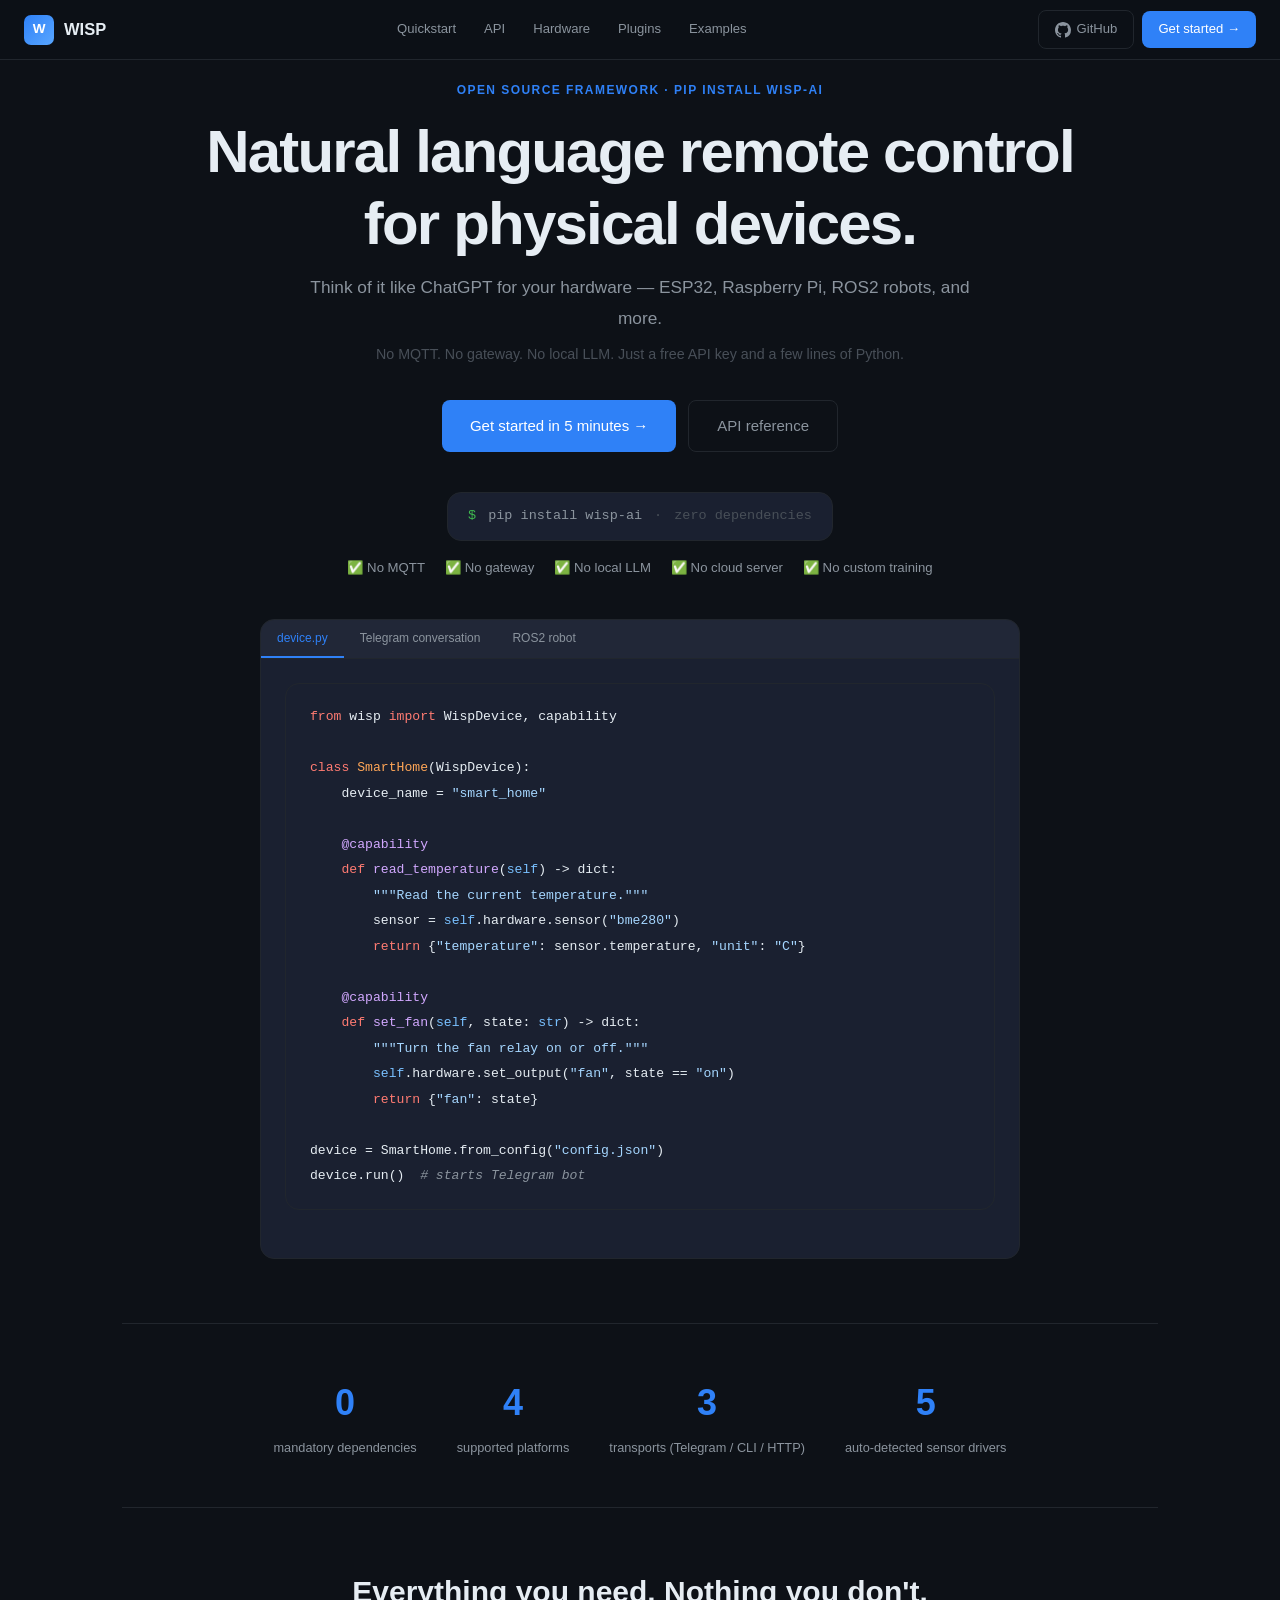
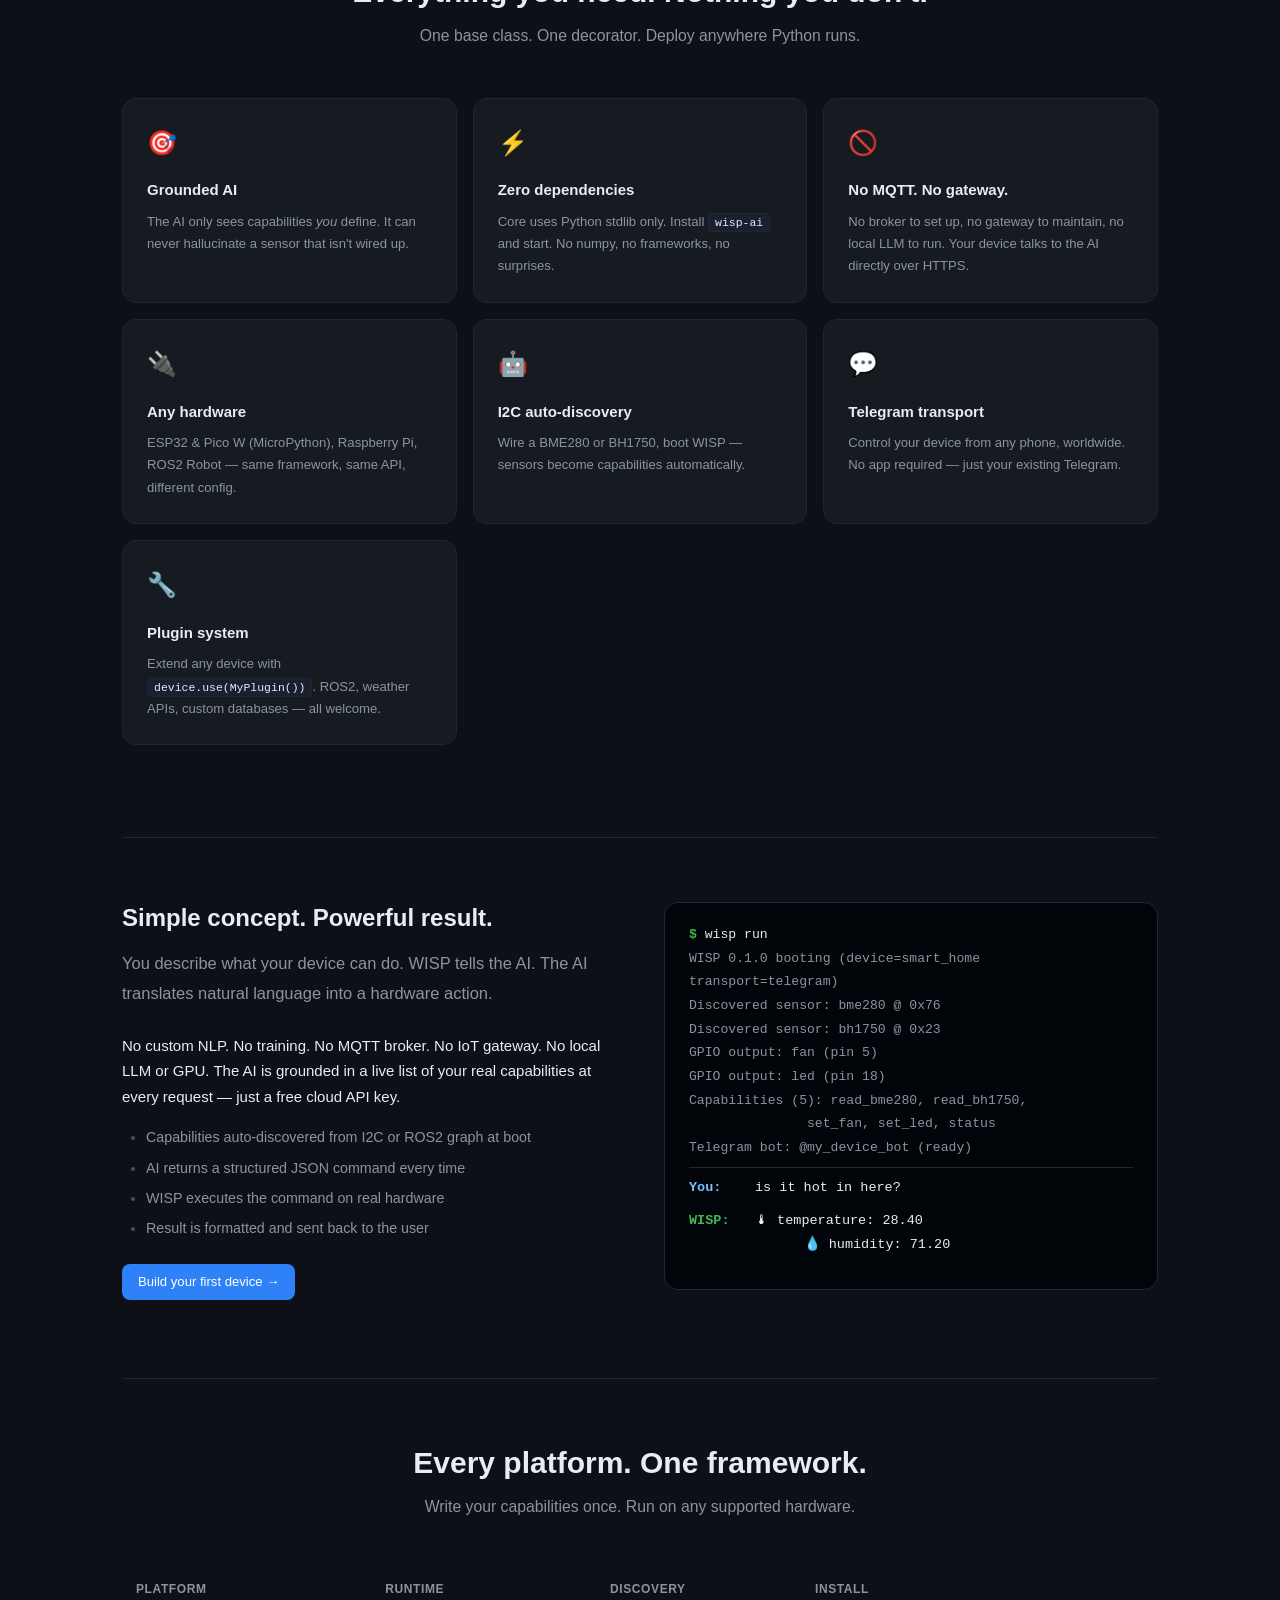
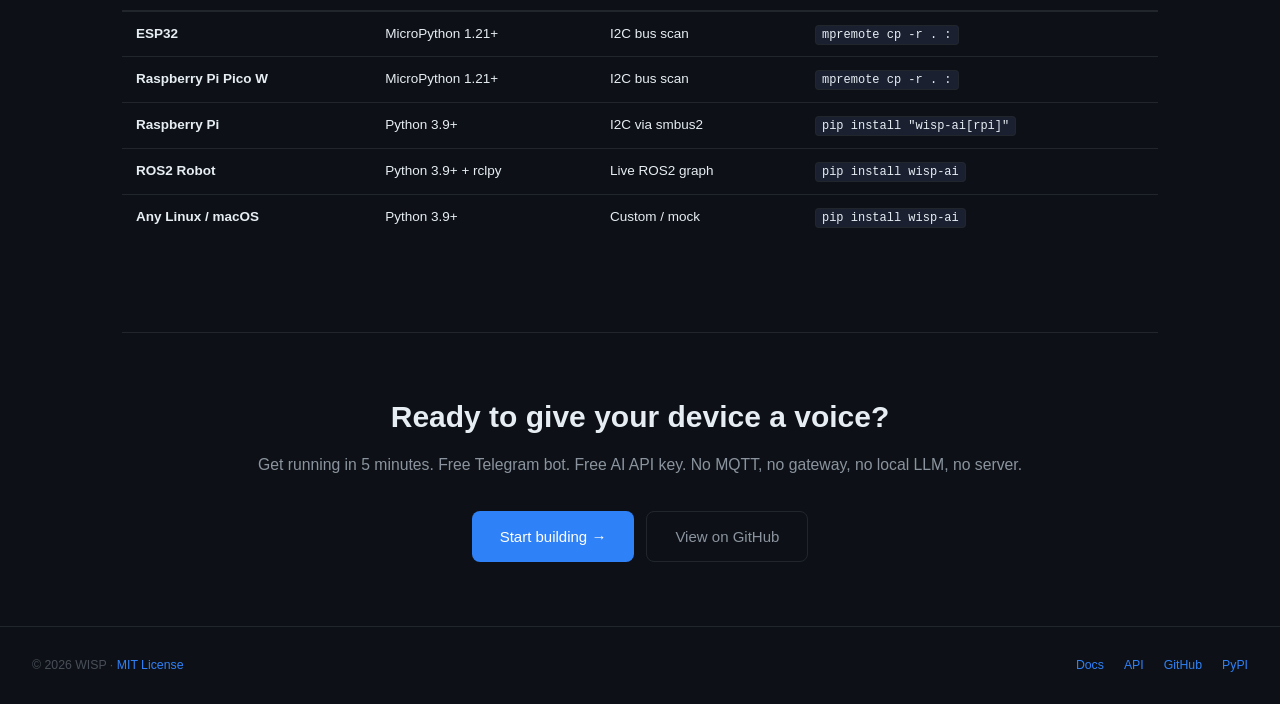
==== commit 9f97d65a: "updated" ====
--- a/docs/index.html
+++ b/docs/index.html
@@ -4,7 +4,7 @@
   <meta charset="UTF-8"/>
   <meta name="viewport" content="width=device-width, initial-scale=1"/>
   <title>WISP — Natural Language Remote Control for Devices</title>
-  <meta name="description" content="The Python framework that gives any device a voice. Control ESP32, Raspberry Pi, and ROS2 robots with natural language via Telegram."/>
+  <meta name="description" content="ChatGPT for your ESP32, Raspberry Pi, and robot. Control any device with natural language via Telegram — no MQTT, no gateway, no local LLM needed."/>
   <link rel="stylesheet" href="style.css"/>
   <link rel="icon" href="data:image/svg+xml,<svg xmlns='http://www.w3.org/2000/svg' viewBox='0 0 32 32'><rect width='32' height='32' rx='7' fill='%232f81f7'/><text x='9' y='24' font-size='20' font-weight='900' fill='white' font-family='Arial'>W</text></svg>"/>
   <style>
@@ -65,9 +65,11 @@
       Natural language remote control<br/>
       <span>for physical devices.</span>
     </h1>
-    <p class="tagline" style="font-size:1.2rem;color:var(--text-muted);max-width:620px;margin:0 auto 32px;line-height:1.8;">
-      Give any device a voice — ESP32, Raspberry Pi, and ROS2 robots.
-      Describe what your device can do. WISP handles the rest.
+    <p class="tagline" style="font-size:1.15rem;color:var(--text-muted);max-width:660px;margin:0 auto 8px;line-height:1.8;">
+      Think of it like ChatGPT for your hardware &mdash; ESP32, Raspberry Pi, ROS2 robots, and more.
+    </p>
+    <p style="font-size:0.95rem;color:var(--text-dim);max-width:620px;margin:0 auto 32px;line-height:1.8;">
+      No MQTT. No gateway. No local LLM. Just a free API key and a few lines of Python.
     </p>
     <div class="hero-actions">
       <a class="btn btn-primary" href="quickstart.html" style="padding:12px 28px;font-size:1rem;">Get started in 5 minutes →</a>
@@ -75,11 +77,18 @@
     </div>
 
     <!-- Install strip -->
-    <div style="display:inline-flex;align-items:center;gap:12px;background:var(--bg-code);border:1px solid var(--border);border-radius:var(--radius-lg);padding:12px 20px;font-family:var(--font-mono);font-size:0.9rem;color:var(--text-muted);margin-bottom:48px;">
+    <div style="display:inline-flex;align-items:center;gap:12px;background:var(--bg-code);border:1px solid var(--border);border-radius:var(--radius-lg);padding:12px 20px;font-family:var(--font-mono);font-size:0.9rem;color:var(--text-muted);margin-bottom:16px;">
       <span style="color:var(--accent2);">$</span>
       <span>pip install wisp-ai</span>
       <span style="color:var(--text-dim);">·</span>
       <span style="color:var(--text-dim);">zero dependencies</span>
+    </div>
+    <div style="display:flex;gap:20px;justify-content:center;flex-wrap:wrap;font-size:0.88rem;color:var(--text-muted);margin-bottom:40px;">
+      <span>✅ No MQTT</span>
+      <span>✅ No gateway</span>
+      <span>✅ No local LLM</span>
+      <span>✅ No cloud server</span>
+      <span>✅ No custom training</span>
     </div>
 
     <!-- Code demo tabs -->
@@ -168,9 +177,14 @@
         <p>Core uses Python stdlib only. Install <code>wisp-ai</code> and start. No numpy, no frameworks, no surprises.</p>
       </div>
       <div class="feature-card">
+        <div class="icon">🚫</div>
+        <h3>No MQTT. No gateway.</h3>
+        <p>No broker to set up, no gateway to maintain, no local LLM to run. Your device talks to the AI directly over HTTPS.</p>
+      </div>
+      <div class="feature-card">
         <div class="icon">🔌</div>
         <h3>Any hardware</h3>
-        <p>ESP32, Pico W, Raspberry Pi, ROS2 Robot — same framework, same API, different config.</p>
+        <p>ESP32 &amp; Pico W (MicroPython), Raspberry Pi, ROS2 Robot — same framework, same API, different config.</p>
       </div>
       <div class="feature-card">
         <div class="icon">🤖</div>
@@ -196,7 +210,7 @@
       <div class="split-text">
         <h2>Simple concept. Powerful result.</h2>
         <p class="lead">You describe what your device can do. WISP tells the AI. The AI translates natural language into a hardware action.</p>
-        <p>No custom NLP. No training. No server. The AI is grounded in a live list of real capabilities at every request.</p>
+        <p>No custom NLP. No training. No MQTT broker. No IoT gateway. No local LLM or GPU. The AI is grounded in a live list of your real capabilities at every request — just a free cloud API key.</p>
         <ul style="color:var(--text-muted);font-size:0.95rem;margin-top:16px;">
           <li>Capabilities auto-discovered from I2C or ROS2 graph at boot</li>
           <li>AI returns a structured JSON command every time</li>
@@ -241,13 +255,13 @@
           <td><strong>ESP32</strong></td>
           <td>MicroPython 1.21+</td>
           <td>I2C bus scan</td>
-          <td><code>mpremote cp -r device/. :</code></td>
+          <td><code>mpremote cp -r . :</code></td>
         </tr>
         <tr>
           <td><strong>Raspberry Pi Pico W</strong></td>
           <td>MicroPython 1.21+</td>
           <td>I2C bus scan</td>
-          <td><code>mpremote cp -r device/. :</code></td>
+          <td><code>mpremote cp -r . :</code></td>
         </tr>
         <tr>
           <td><strong>Raspberry Pi</strong></td>
@@ -274,7 +288,7 @@
   <!-- CTA -->
   <section class="section" style="text-align:center;border-bottom:none;">
     <h2 style="border:none;padding:0;margin:0 0 16px;font-size:2rem;">Ready to give your device a voice?</h2>
-    <p style="color:var(--text-muted);font-size:1.05rem;margin-bottom:32px;">Get running in 5 minutes. Free Telegram bot. Free AI API key. No server needed.</p>
+    <p style="color:var(--text-muted);font-size:1.05rem;margin-bottom:32px;">Get running in 5 minutes. Free Telegram bot. Free AI API key. No MQTT, no gateway, no local LLM, no server.</p>
     <div style="display:flex;gap:12px;justify-content:center;flex-wrap:wrap;">
       <a class="btn btn-primary" href="quickstart.html" style="padding:12px 28px;font-size:1rem;">Start building →</a>
       <a class="btn btn-ghost" href="https://github.com/shaik-shahansha/wisp" target="_blank" style="padding:12px 28px;font-size:1rem;">View on GitHub</a>
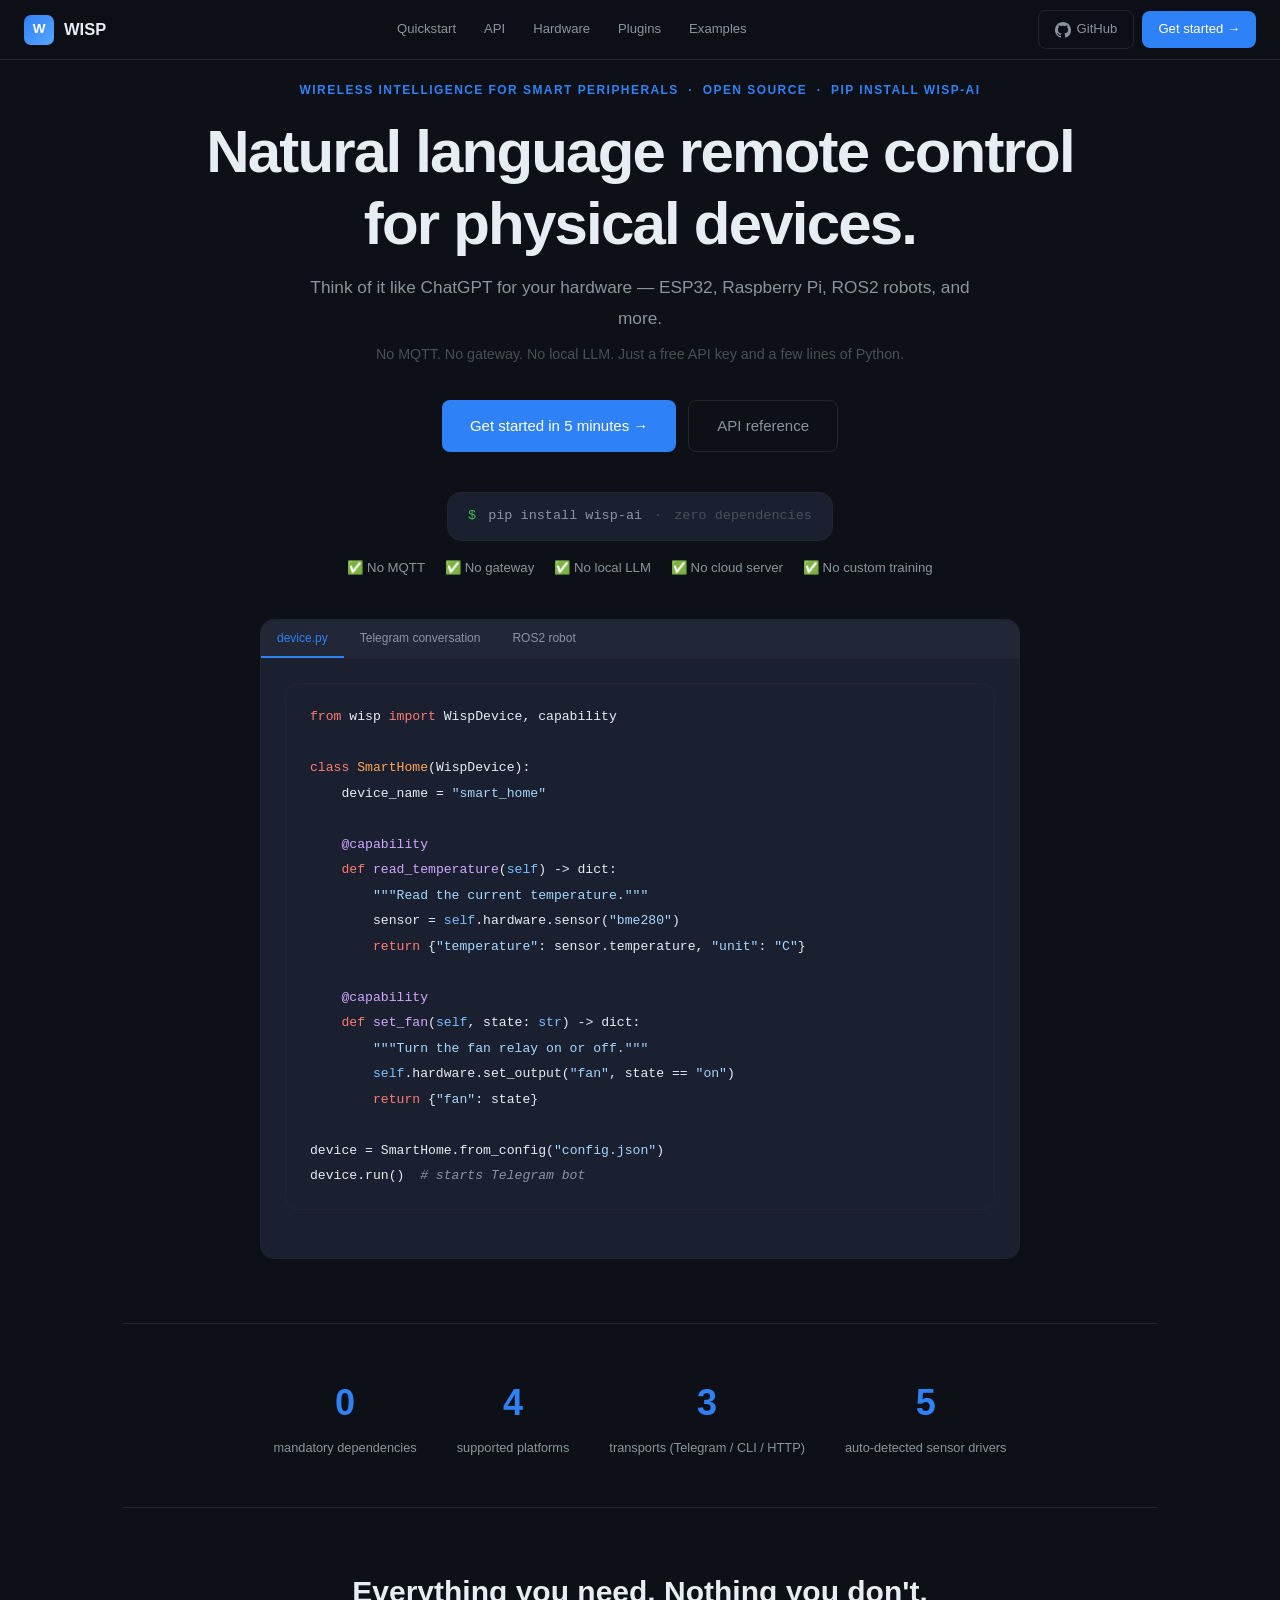
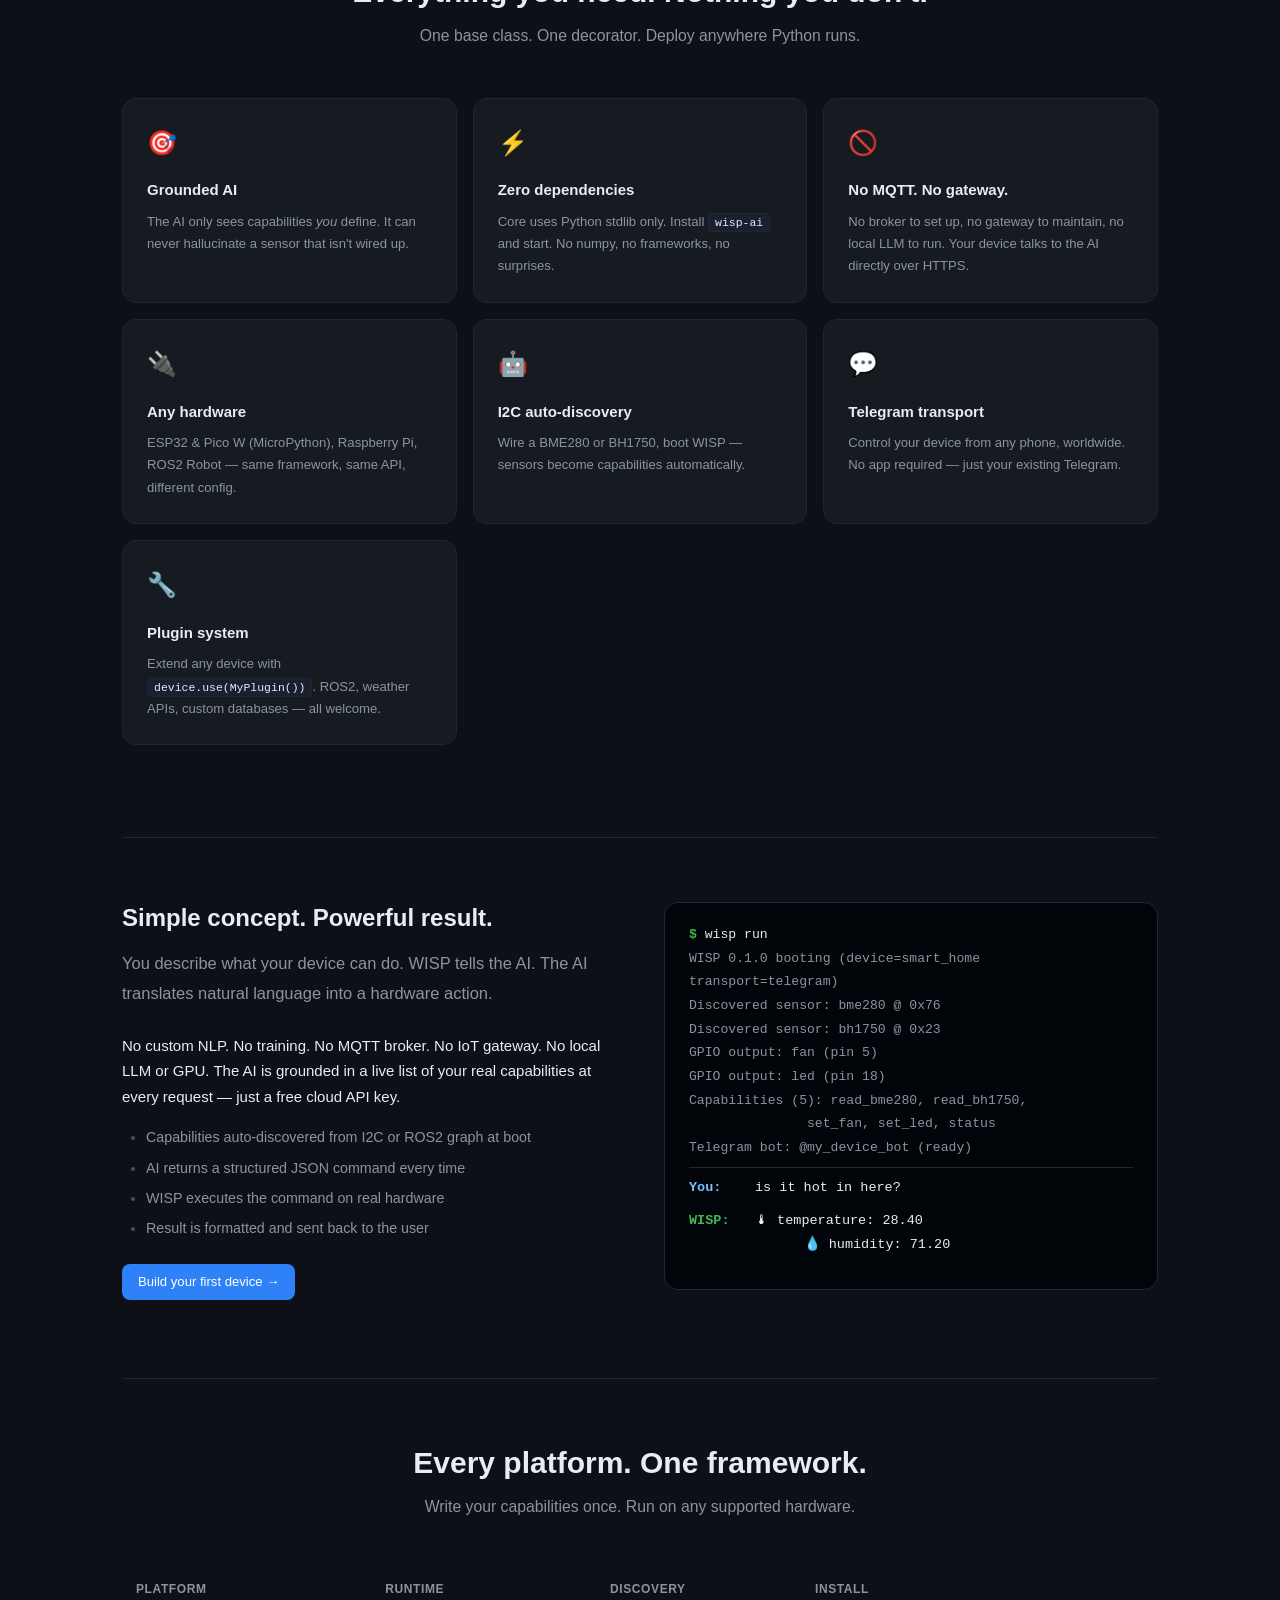
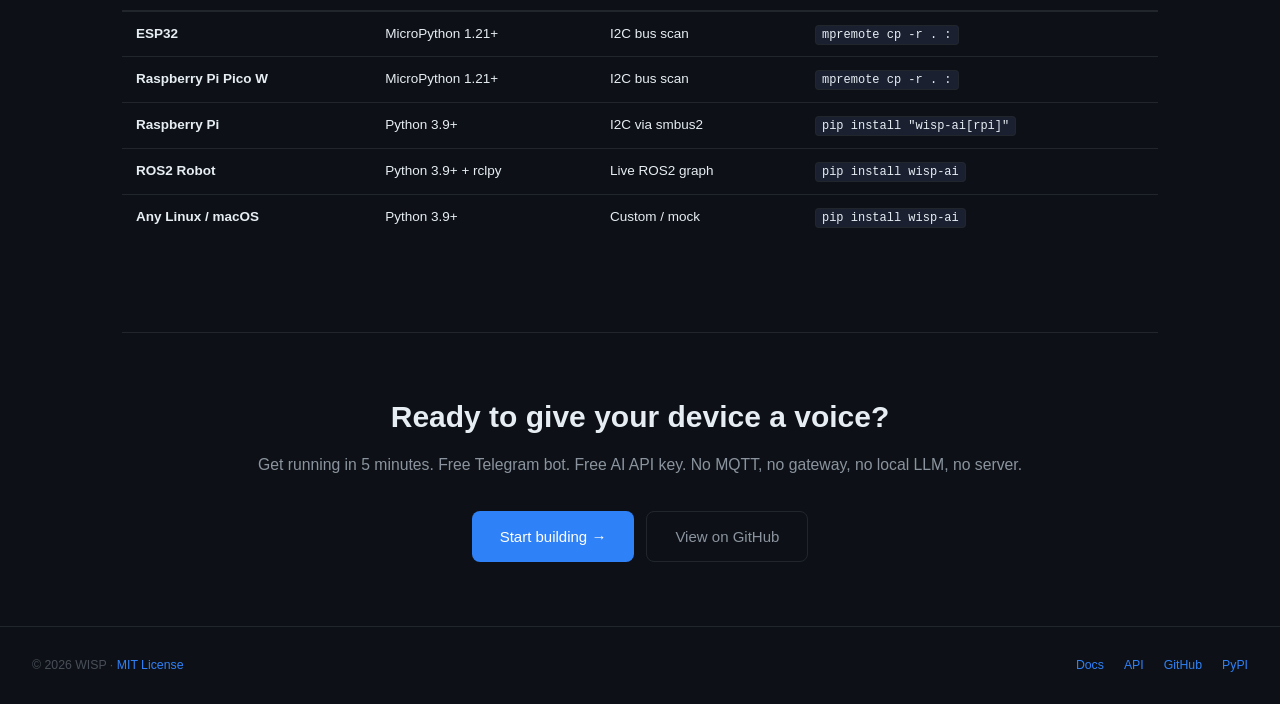
==== commit f9529a84: "WISP full form added" ====
--- a/docs/index.html
+++ b/docs/index.html
@@ -3,7 +3,7 @@
 <head>
   <meta charset="UTF-8"/>
   <meta name="viewport" content="width=device-width, initial-scale=1"/>
-  <title>WISP — Natural Language Remote Control for Devices</title>
+  <title>WISP — Wireless Intelligence for Smart Peripherals</title>
   <meta name="description" content="ChatGPT for your ESP32, Raspberry Pi, and robot. Control any device with natural language via Telegram — no MQTT, no gateway, no local LLM needed."/>
   <link rel="stylesheet" href="style.css"/>
   <link rel="icon" href="data:image/svg+xml,<svg xmlns='http://www.w3.org/2000/svg' viewBox='0 0 32 32'><rect width='32' height='32' rx='7' fill='%232f81f7'/><text x='9' y='24' font-size='20' font-weight='900' fill='white' font-family='Arial'>W</text></svg>"/>
@@ -60,7 +60,7 @@
 
   <!-- HERO -->
   <section class="full-hero">
-    <div class="hero-eyebrow">Open Source Framework · pip install wisp-ai</div>
+    <div class="hero-eyebrow">Wireless Intelligence for Smart Peripherals &nbsp;·&nbsp; Open Source &nbsp;·&nbsp; pip install wisp-ai</div>
     <h1>
       Natural language remote control<br/>
       <span>for physical devices.</span>
